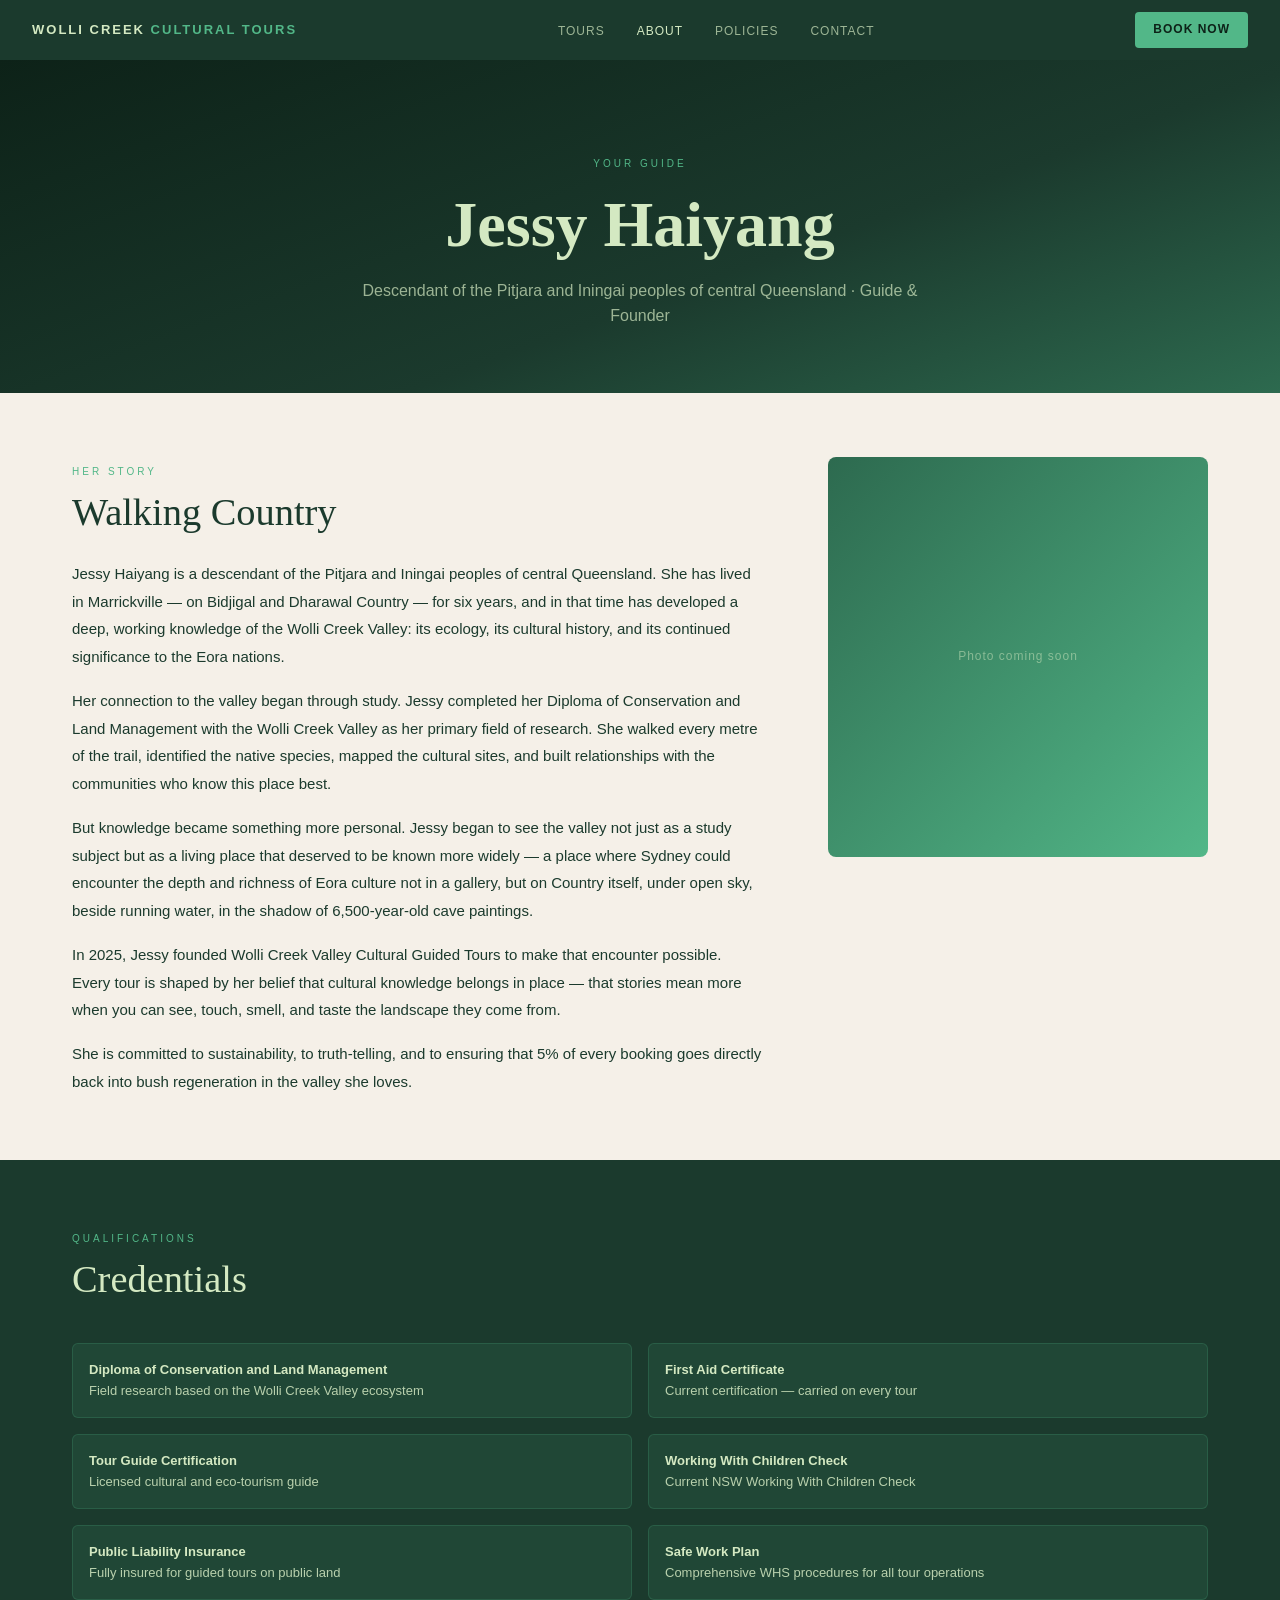
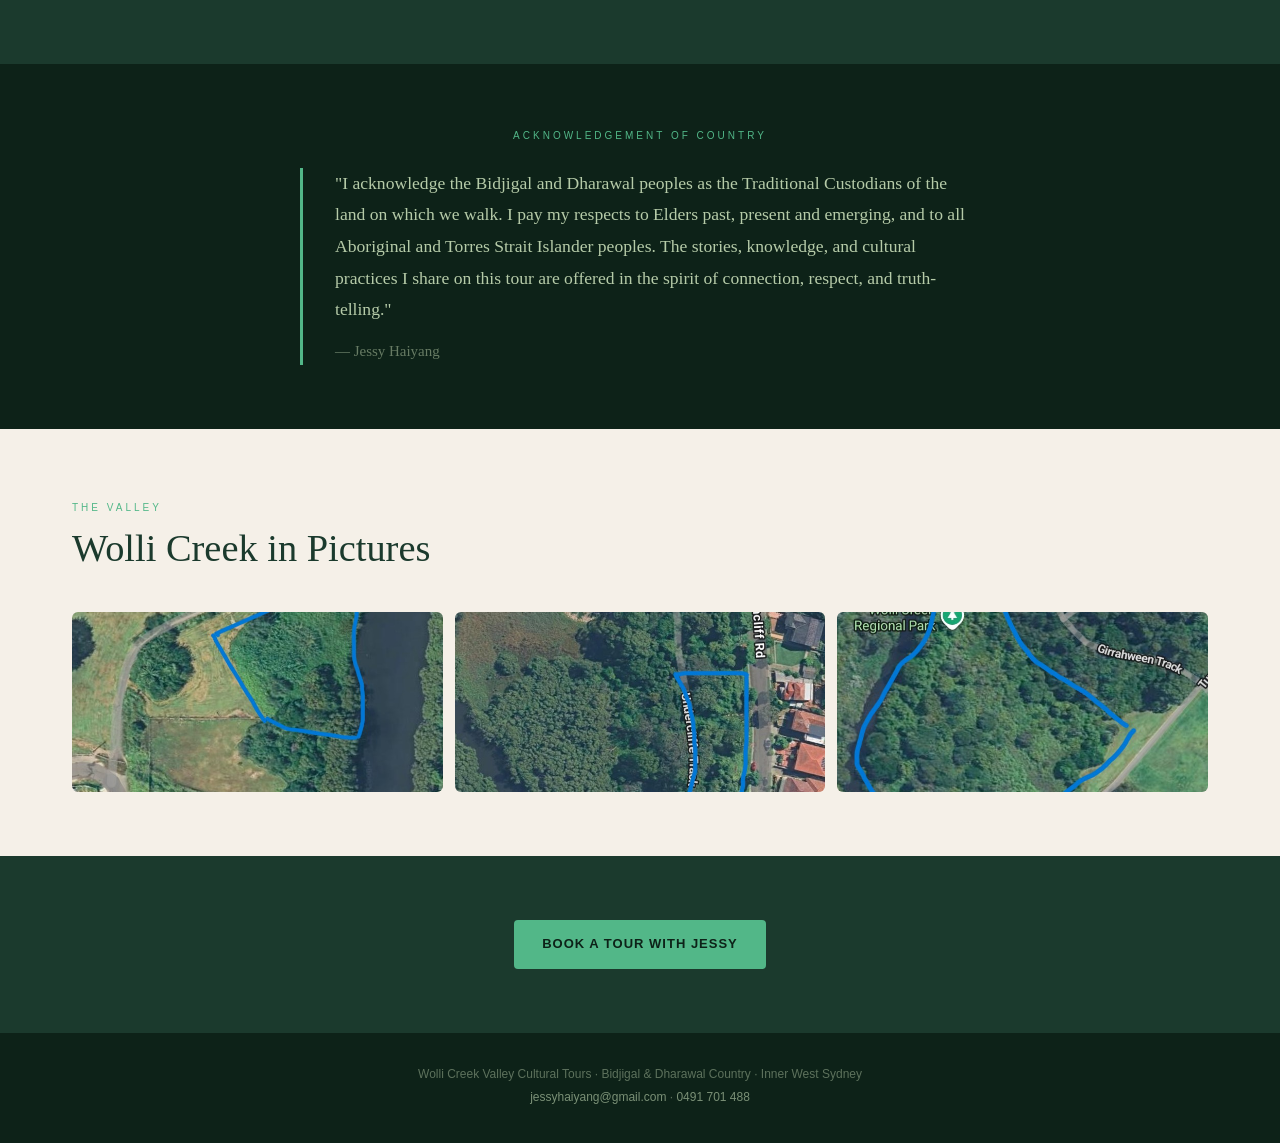
==== about.html @ a9d7eeb8 "feat: build About Jessy page with story, credentials, acknowledgement, gallery Co-Authored-By: Claud" ====
<!DOCTYPE html>
<html lang="en">
<head>
  <meta charset="UTF-8">
  <meta name="viewport" content="width=device-width, initial-scale=1.0">
  <meta name="description" content="Meet Jessy Haiyang — descendant of the Pitjara and Iningai peoples, guide, botanist, and founder of Wolli Creek Valley Cultural Tours.">
  <title>About Jessy — Wolli Creek Cultural Tours</title>
  <link rel="stylesheet" href="css/base.css">
  <link rel="stylesheet" href="css/components.css">
  <link rel="stylesheet" href="css/about.css">
</head>
<body>

  <nav class="site-nav">
    <a href="index.html" class="nav-logo">Wolli Creek <span>Cultural Tours</span></a>
    <ul class="nav-links">
      <li><a href="tours.html">Tours</a></li>
      <li><a href="about.html" class="active">About</a></li>
      <li><a href="policies.html">Policies</a></li>
      <li><a href="book.html">Contact</a></li>
    </ul>
    <a href="book.html" class="nav-cta">Book Now</a>
    <button class="nav-toggle" aria-label="Open menu" aria-expanded="false">
      <span></span><span></span><span></span>
    </button>
  </nav>

  <header class="page-hero">
    <span class="label">Your Guide</span>
    <h1><strong>Jessy Haiyang</strong></h1>
    <p>Descendant of the Pitjara and Iningai peoples of central Queensland · Guide &amp; Founder</p>
  </header>

  <!-- MAIN CONTENT -->
  <section class="about-content">
    <div class="container">
      <div class="about-layout">

        <div class="about-body">
          <span class="label">Her Story</span>
          <h2>Walking Country</h2>
          <p>Jessy Haiyang is a descendant of the Pitjara and Iningai peoples of central Queensland. She has lived in Marrickville — on Bidjigal and Dharawal Country — for six years, and in that time has developed a deep, working knowledge of the Wolli Creek Valley: its ecology, its cultural history, and its continued significance to the Eora nations.</p>
          <p>Her connection to the valley began through study. Jessy completed her Diploma of Conservation and Land Management with the Wolli Creek Valley as her primary field of research. She walked every metre of the trail, identified the native species, mapped the cultural sites, and built relationships with the communities who know this place best.</p>
          <p>But knowledge became something more personal. Jessy began to see the valley not just as a study subject but as a living place that deserved to be known more widely — a place where Sydney could encounter the depth and richness of Eora culture not in a gallery, but on Country itself, under open sky, beside running water, in the shadow of 6,500-year-old cave paintings.</p>
          <p>In 2025, Jessy founded Wolli Creek Valley Cultural Guided Tours to make that encounter possible. Every tour is shaped by her belief that cultural knowledge belongs in place — that stories mean more when you can see, touch, smell, and taste the landscape they come from.</p>
          <p>She is committed to sustainability, to truth-telling, and to ensuring that 5% of every booking goes directly back into bush regeneration in the valley she loves.</p>
        </div>

        <div class="about-sidebar">
          <div class="about-photo">
            <!-- Replace with: <img src="images/jessy-portrait.jpg" alt="Jessy Haiyang in the Wolli Creek Valley"> -->
            Photo coming soon
          </div>
        </div>

      </div>
    </div>
  </section>

  <!-- CREDENTIALS -->
  <section class="credentials">
    <div class="container">
      <span class="label">Qualifications</span>
      <h2>Credentials</h2>
      <ul class="cred-list">
        <li><strong>Diploma of Conservation and Land Management</strong>Field research based on the Wolli Creek Valley ecosystem</li>
        <li><strong>First Aid Certificate</strong>Current certification — carried on every tour</li>
        <li><strong>Tour Guide Certification</strong>Licensed cultural and eco-tourism guide</li>
        <li><strong>Working With Children Check</strong>Current NSW Working With Children Check</li>
        <li><strong>Public Liability Insurance</strong>Fully insured for guided tours on public land</li>
        <li><strong>Safe Work Plan</strong>Comprehensive WHS procedures for all tour operations</li>
      </ul>
    </div>
  </section>

  <!-- ACKNOWLEDGEMENT OF COUNTRY -->
  <section class="acknowledgement">
    <span class="label" style="color:var(--color-sage);display:block;margin-bottom:24px;">Acknowledgement of Country</span>
    <blockquote>
      "I acknowledge the Bidjigal and Dharawal peoples as the Traditional Custodians of the land on which we walk. I pay my respects to Elders past, present and emerging, and to all Aboriginal and Torres Strait Islander peoples. The stories, knowledge, and cultural practices I share on this tour are offered in the spirit of connection, respect, and truth-telling."
      <cite>— Jessy Haiyang</cite>
    </blockquote>
  </section>

  <!-- GALLERY -->
  <section class="gallery-section">
    <div class="container">
      <span class="label">The Valley</span>
      <h2>Wolli Creek in Pictures</h2>
      <div class="gallery-grid">
        <div class="gallery-img">
          <img src="images/Bush regen site 1.jpg" alt="Bush regeneration site in Wolli Creek Valley" onerror="this.style.display='none'">
        </div>
        <div class="gallery-img">
          <img src="images/Bush regen site 2.jpg" alt="Native plants being restored in the valley" onerror="this.style.display='none'">
        </div>
        <div class="gallery-img">
          <img src="images/Bush regen site 3.jpg" alt="Creek corridor with native vegetation" onerror="this.style.display='none'">
        </div>
      </div>
    </div>
  </section>

  <div style="background:var(--color-forest);padding:var(--space-lg) var(--space-md);text-align:center;">
    <a href="book.html" class="btn btn-primary">Book a Tour with Jessy</a>
  </div>

  <footer class="site-footer">
    <p>Wolli Creek Valley Cultural Tours · Bidjigal &amp; Dharawal Country · Inner West Sydney</p>
    <p><a href="mailto:jessyhaiyang@gmail.com">jessyhaiyang@gmail.com</a> · <a href="tel:0491701488">0491 701 488</a></p>
  </footer>

  <script src="js/main.js"></script>
</body>
</html>
---- css/base.css ----
/* ============================================
   BASE.CSS — Variables, reset, typography
   ============================================ */

:root {
  /* Colour palette — Bush & Water */
  --color-forest-dark:   #0D2218;
  --color-forest:        #1B3A2D;
  --color-forest-mid:    #2D6A4F;
  --color-sage:          #52B788;
  --color-sage-light:    #D4E9C2;
  --color-cream:         #f5f0e8;
  --color-ochre:         #8B6914;
  --color-wetland:       #2D6A8F;
  --color-text:          #1B3A2D;
  --color-text-muted:    #4a6b5a;
  --color-white:         #fff;

  /* Typography */
  --font-serif:  Georgia, 'Times New Roman', serif;
  --font-sans:   -apple-system, BlinkMacSystemFont, 'Segoe UI', sans-serif;

  /* Spacing */
  --space-xs:  8px;
  --space-sm:  16px;
  --space-md:  32px;
  --space-lg:  64px;
  --space-xl:  96px;

  /* Layout */
  --max-width: 1200px;
  --nav-height: 60px;
}

/* Reset */
*, *::before, *::after { box-sizing: border-box; margin: 0; padding: 0; }
html { scroll-behavior: smooth; }
body {
  font-family: var(--font-serif);
  background: var(--color-cream);
  color: var(--color-text);
  line-height: 1.6;
}
img { max-width: 100%; display: block; }
a { color: inherit; text-decoration: none; }
/* Note: underlines removed globally — restore in component CSS for body-copy links */

/* Typography scale */
h1 { font-size: clamp(2rem, 5vw, 4rem); font-weight: 400; line-height: 1.15; font-style: italic; }
h1 strong { font-style: normal; font-weight: 700; }
h2 { font-size: clamp(1.6rem, 3vw, 2.4rem); font-weight: 400; }
h3 { font-size: 1.1rem; font-weight: 600; }
p { font-family: var(--font-sans); }
.body-text { font-size: 14px; line-height: 1.75; color: var(--color-text-muted); }

/* Utility */
.label {
  font-family: var(--font-sans);
  font-size: 10px;
  letter-spacing: 3px;
  text-transform: uppercase;
  color: var(--color-sage);
}
.container { max-width: var(--max-width); margin: 0 auto; padding: 0 var(--space-md); }
.section { padding: var(--space-lg) var(--space-md); max-width: var(--max-width); margin: 0 auto; }

/* Scroll-reveal */
.reveal { opacity: 0; transform: translateY(20px); transition: opacity 0.5s ease, transform 0.5s ease; }
.reveal.revealed { opacity: 1; transform: none; }
---- css/components.css ----
/* ============================================
   COMPONENTS.CSS — Nav, footer, buttons, cards
   ============================================ */

/* ---- NAV ---- */
.site-nav {
  background: var(--color-forest);
  padding: 0 var(--space-md);
  display: flex;
  align-items: center;
  justify-content: space-between;
  height: var(--nav-height);
  position: sticky;
  top: 0;
  z-index: 100;
  transition: box-shadow 0.2s;
}
.site-nav.scrolled { box-shadow: 0 2px 16px rgba(0,0,0,0.3); }

.nav-logo {
  color: var(--color-sage-light);
  font-family: var(--font-sans);
  font-size: 13px;
  font-weight: 700;
  letter-spacing: 2px;
  text-transform: uppercase;
  text-decoration: none;
}
.nav-logo span { color: var(--color-sage); }

.nav-links {
  display: flex;
  gap: var(--space-md);
  list-style: none;
}
.nav-links a {
  color: rgba(212,233,194,0.7); /* --color-sage-light at 70% opacity */
  font-family: var(--font-sans);
  font-size: 12px;
  letter-spacing: 1px;
  text-transform: uppercase;
  transition: color 0.15s;
}
.nav-links a:hover,
.nav-links a.active { color: var(--color-sage-light); }

.nav-cta {
  background: var(--color-sage);
  color: var(--color-forest-dark);
  padding: 8px 18px;
  border-radius: 4px;
  font-family: var(--font-sans);
  font-size: 12px;
  font-weight: 700;
  letter-spacing: 1px;
  text-transform: uppercase;
  text-decoration: none;
  transition: background 0.15s;
}
.nav-cta:hover { background: var(--color-sage-light); }

/* Mobile nav toggle */
.nav-toggle {
  display: none;
  background: none;
  border: none;
  cursor: pointer;
  padding: 4px;
}
.nav-toggle span {
  display: block;
  width: 22px;
  height: 2px;
  background: var(--color-sage-light);
  margin: 5px 0;
  transition: 0.3s;
}

.nav-toggle.open span:nth-child(1) { transform: translateY(7px) rotate(45deg); }
.nav-toggle.open span:nth-child(2) { opacity: 0; }
.nav-toggle.open span:nth-child(3) { transform: translateY(-7px) rotate(-45deg); }

@media (max-width: 768px) {
  .nav-links { display: none; flex-direction: column; gap: var(--space-sm); }
  .nav-links.open { display: flex; position: absolute; top: var(--nav-height); left: 0; right: 0; background: var(--color-forest); padding: var(--space-sm) var(--space-md); }
  .nav-toggle { display: block; }
  .nav-cta { display: none; }
}

/* ---- FOOTER ---- */
.site-footer {
  background: var(--color-forest-dark);
  padding: var(--space-md) var(--space-md);
  text-align: center;
}
.site-footer p {
  color: rgba(212,233,194,0.4); /* --color-sage-light at 40% opacity */
  font-size: 12px;
  margin-bottom: 4px;
}
.site-footer a { color: rgba(212,233,194,0.55); /* --color-sage-light at 55% opacity */ }
.site-footer a:hover { color: var(--color-sage-light); text-decoration: underline; }

/* ---- BUTTONS ---- */
.btn {
  display: inline-block;
  padding: 14px 28px;
  border-radius: 4px;
  font-family: var(--font-sans);
  font-size: 13px;
  font-weight: 700;
  letter-spacing: 1px;
  text-transform: uppercase;
  cursor: pointer;
  border: none;
  text-decoration: none;
  transition: background 0.15s, color 0.15s;
}
.btn-primary {
  background: var(--color-sage);
  color: var(--color-forest-dark);
}
.btn-primary:hover { background: var(--color-sage-light); }

.btn-ghost {
  background: transparent;
  color: var(--color-sage-light);
  border: 1px solid rgba(212,233,194,0.4);
}
.btn-ghost:hover { border-color: var(--color-sage-light); color: #fff; }

.btn-ghost-dark {
  background: transparent;
  color: var(--color-forest-dark);
  border: 1px solid rgba(13,34,24,0.3); /* --color-forest-dark at 30% opacity */
}
.btn-ghost-dark:hover { border-color: var(--color-forest-dark); }

/* ---- HIGHLIGHT CARD ---- */
.card {
  background: var(--color-white);
  border-radius: 8px;
  overflow: hidden;
  box-shadow: 0 2px 12px rgba(27,58,45,0.08); /* --color-forest at 8% opacity */
  transition: transform 0.2s;
}
.card:hover { transform: translateY(-4px); }

.card-img {
  height: 160px;
  display: flex;
  align-items: flex-end;
  padding: var(--space-sm);
}
.card-tag {
  background: rgba(13,34,24,0.75); /* --color-forest-dark at 75% opacity */
  color: var(--color-sage-light);
  backdrop-filter: blur(4px);
  font-family: var(--font-sans);
  font-size: 9px;
  letter-spacing: 2px;
  text-transform: uppercase;
  padding: 4px 10px;
  border-radius: 3px;
}
.card-accent { height: 3px; border-radius: 0; }
.card-body { padding: var(--space-sm); }
.card-body h4 { font-size: 1rem; color: var(--color-text); margin-bottom: 6px; font-family: var(--font-serif); }
.card-body p { font-size: 12px; line-height: 1.6; }
.card-meta { font-family: var(--font-sans); font-size: 10px; color: var(--color-sage); font-weight: 600; letter-spacing: 1px; margin-top: 10px; }

/* ---- DIVIDER ---- */
.divider { height: 1px; background: rgba(82,183,136,0.15); margin: 0 var(--space-md); }

/* ---- PAGE HERO (inner pages) ---- */
.page-hero {
  background: linear-gradient(160deg, var(--color-forest-dark) 0%, var(--color-forest) 60%, var(--color-forest-mid) 100%);
  padding: var(--space-xl) var(--space-md) var(--space-lg);
  text-align: center;
}
.page-hero .label { margin-bottom: var(--space-sm); display: block; }
.page-hero h1 { color: var(--color-sage-light); margin-bottom: var(--space-sm); }
.page-hero p { color: rgba(212,233,194,0.7); max-width: 560px; margin: 0 auto; }
---- css/about.css ----
/* ============================================
   ABOUT.CSS — About Jessy page
   ============================================ */

.about-content { padding: var(--space-lg) 0; background: var(--color-cream); }

.about-layout {
  display: grid;
  grid-template-columns: 1fr 380px;
  gap: var(--space-lg);
  align-items: start;
}
@media (max-width: 900px) {
  .about-layout { grid-template-columns: 1fr; }
  .about-sidebar { order: -1; }
}

.about-body h2 { margin-bottom: var(--space-sm); }
.about-body p { margin-bottom: var(--space-sm); font-size: 15px; line-height: 1.85; }
.about-body p:last-child { margin-bottom: 0; }

.about-photo {
  border-radius: 8px;
  overflow: hidden;
  background: linear-gradient(135deg, var(--color-forest-mid), var(--color-sage));
  height: 400px;
  display: flex;
  align-items: center;
  justify-content: center;
  color: rgba(212,233,194,0.5);
  font-family: var(--font-sans);
  font-size: 12px;
  letter-spacing: 1px;
  position: sticky;
  top: calc(var(--nav-height) + 20px);
}
.about-photo img { width: 100%; height: 100%; object-fit: cover; }

/* Credentials */
.credentials {
  background: var(--color-forest);
  padding: var(--space-lg) 0;
}
.credentials h2 { color: var(--color-sage-light); margin-bottom: var(--space-md); }
.cred-list {
  list-style: none;
  display: grid;
  grid-template-columns: repeat(2, 1fr);
  gap: var(--space-sm);
}
@media (max-width: 600px) { .cred-list { grid-template-columns: 1fr; } }
.cred-list li {
  background: rgba(82,183,136,0.1);
  border: 1px solid rgba(82,183,136,0.2);
  border-radius: 6px;
  padding: 16px;
  font-family: var(--font-sans);
  font-size: 13px;
  color: rgba(212,233,194,0.85);
  line-height: 1.5;
}
.cred-list li strong { display: block; color: var(--color-sage-light); margin-bottom: 2px; }

/* Acknowledgement */
.acknowledgement {
  background: var(--color-forest-dark);
  padding: var(--space-lg) var(--space-md);
  text-align: center;
}
.acknowledgement blockquote {
  max-width: 680px;
  margin: 0 auto;
  font-size: 1.1rem;
  line-height: 1.8;
  color: rgba(212,233,194,0.85);
  border-left: 3px solid var(--color-sage);
  padding-left: var(--space-md);
  text-align: left;
}
.acknowledgement cite { display: block; margin-top: 12px; font-style: normal; font-size: 0.85em; color: rgba(212,233,194,0.45); }

/* Gallery */
.gallery-section { background: var(--color-cream); padding: var(--space-lg) 0; }
.gallery-grid {
  display: grid;
  grid-template-columns: repeat(3, 1fr);
  gap: 12px;
  margin-top: var(--space-md);
}
@media (max-width: 600px) { .gallery-grid { grid-template-columns: 1fr 1fr; } }
.gallery-img {
  border-radius: 6px;
  overflow: hidden;
  height: 180px;
  background: linear-gradient(135deg, var(--color-forest), var(--color-forest-mid));
}
.gallery-img img { width: 100%; height: 100%; object-fit: cover; }
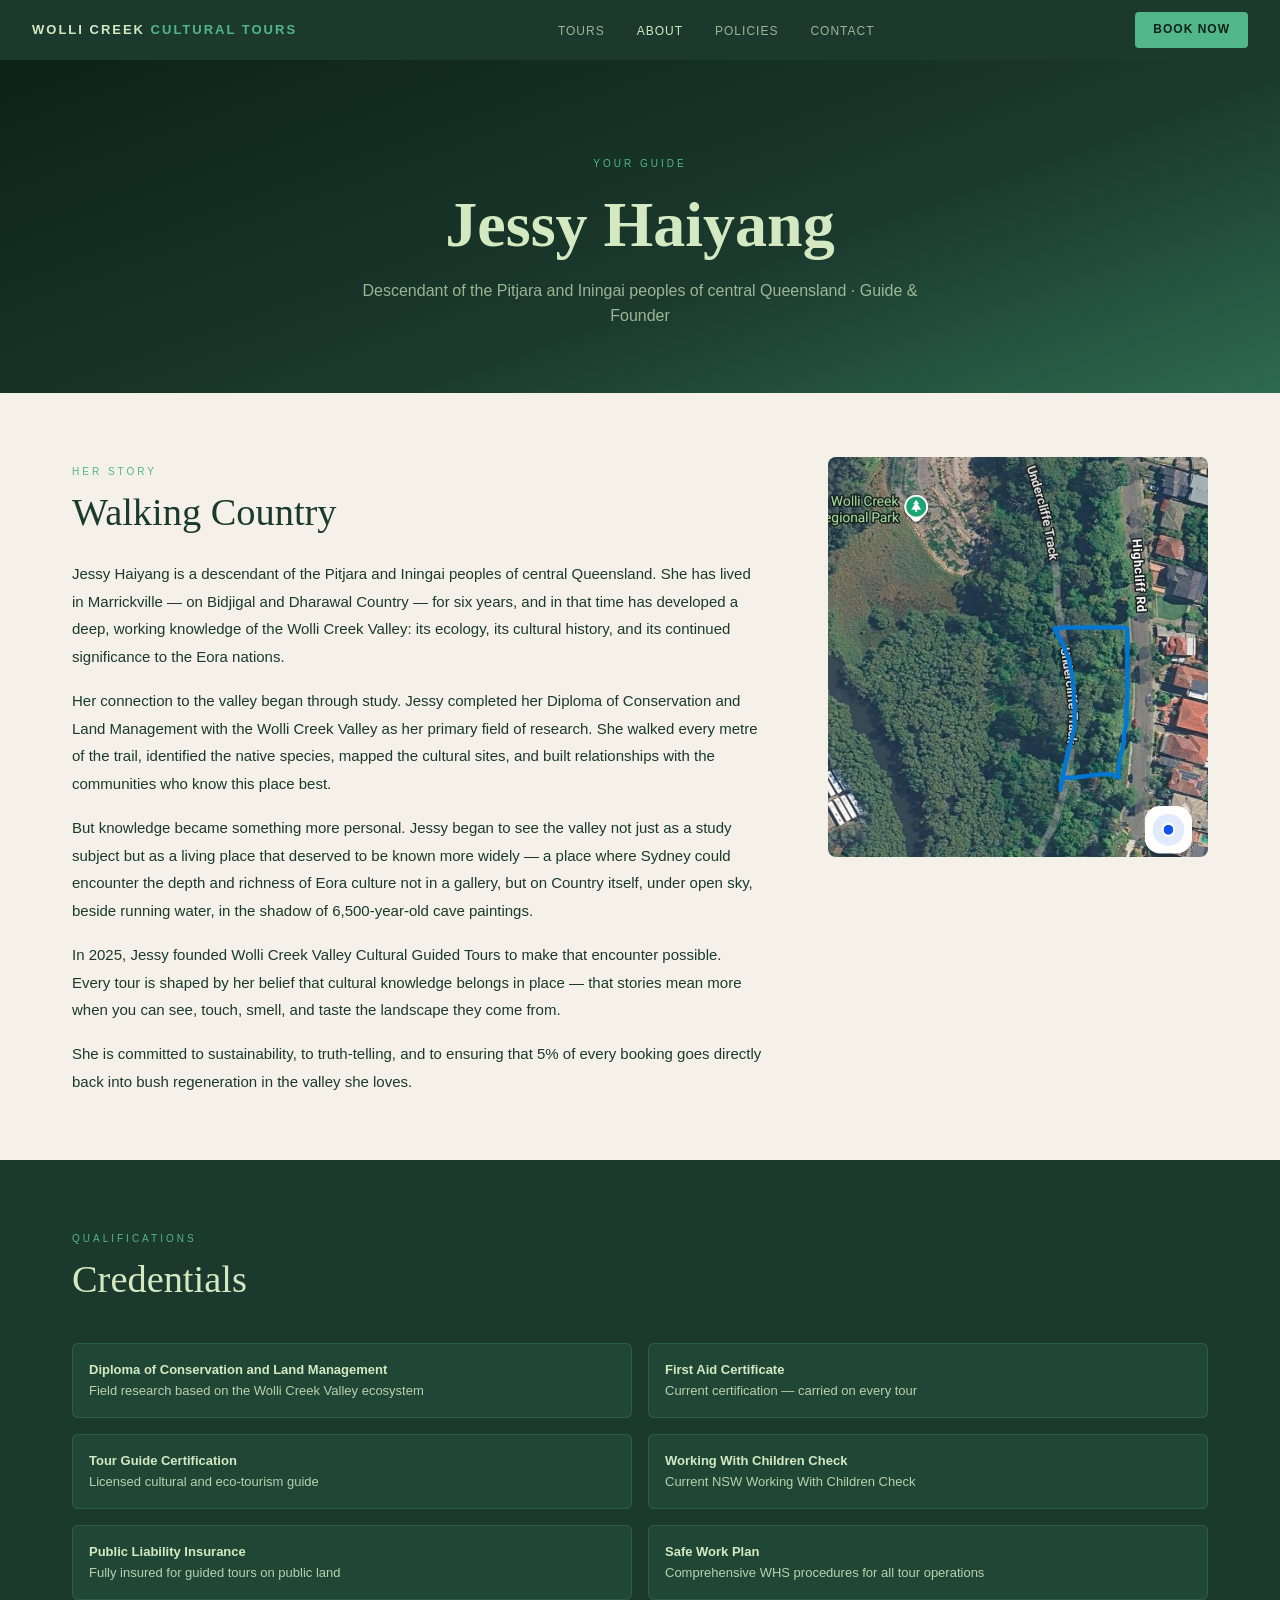
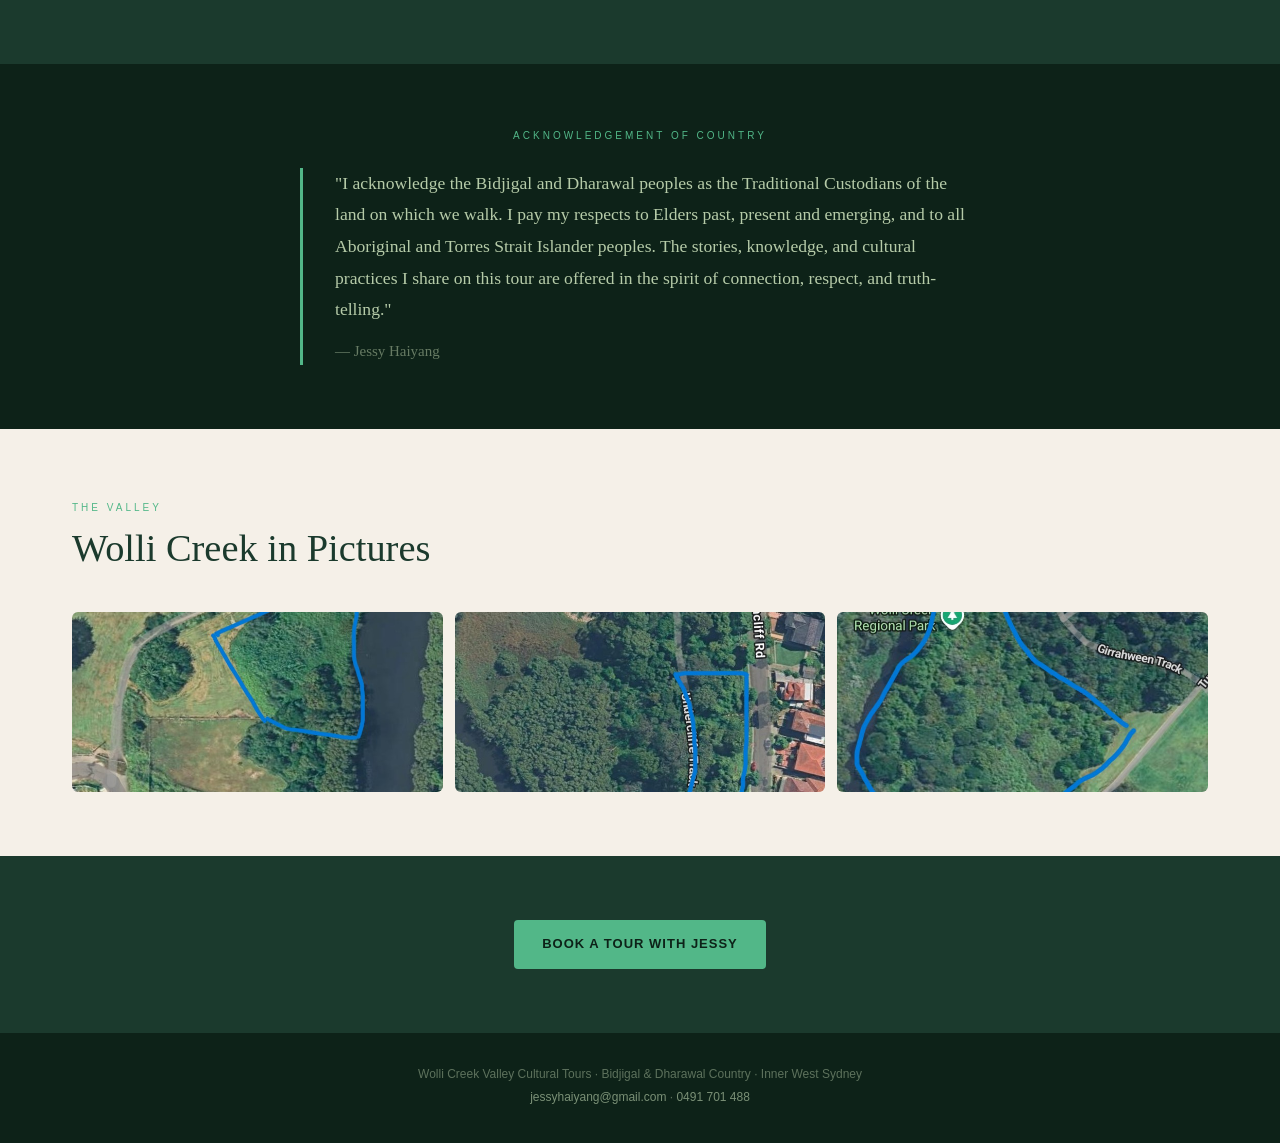
==== commit 37f7a710: "feat: use aerial valley images in card backgrounds, about sections, and gallery" ====
--- a/about.html
+++ b/about.html
@@ -10,6 +10,8 @@
   <link rel="stylesheet" href="css/about.css">
 </head>
 <body>
+
+  <a class="skip-link" href="#main-content">Skip to main content</a>
 
   <nav class="site-nav">
     <a href="index.html" class="nav-logo">Wolli Creek <span>Cultural Tours</span></a>
@@ -24,6 +26,8 @@
       <span></span><span></span><span></span>
     </button>
   </nav>
+
+  <main id="main-content">
 
   <header class="page-hero">
     <span class="label">Your Guide</span>
@@ -48,8 +52,8 @@
 
         <div class="about-sidebar">
           <div class="about-photo">
+            <img src="images/Bush regen site 2.jpg" alt="Wolli Creek Valley — the bush corridor where tours take place">
             <!-- Replace with: <img src="images/jessy-portrait.jpg" alt="Jessy Haiyang in the Wolli Creek Valley"> -->
-            Photo coming soon
           </div>
         </div>
 
@@ -105,6 +109,8 @@
     <a href="book.html" class="btn btn-primary">Book a Tour with Jessy</a>
   </div>
 
+  </main>
+
   <footer class="site-footer">
     <p>Wolli Creek Valley Cultural Tours · Bidjigal &amp; Dharawal Country · Inner West Sydney</p>
     <p><a href="mailto:jessyhaiyang@gmail.com">jessyhaiyang@gmail.com</a> · <a href="tel:0491701488">0491 701 488</a></p>
--- a/css/base.css
+++ b/css/base.css
@@ -7,6 +7,7 @@
   --color-forest-dark:   #0D2218;
   --color-forest:        #1B3A2D;
   --color-forest-mid:    #2D6A4F;
+  --color-forest-light:  #3a7a5f;
   --color-sage:          #52B788;
   --color-sage-light:    #D4E9C2;
   --color-cream:         #f5f0e8;
@@ -68,3 +69,28 @@
 .reveal { opacity: 0; transform: translateY(20px); transition: opacity 0.5s ease, transform 0.5s ease; }
 .reveal.revealed { opacity: 1; transform: none; }
 
+/* Skip navigation link */
+.skip-link {
+  position: absolute;
+  top: -48px;
+  left: 0;
+  background: var(--color-sage);
+  color: var(--color-forest-dark);
+  padding: 8px 16px;
+  font-family: var(--font-sans);
+  font-size: 13px;
+  font-weight: 700;
+  text-transform: uppercase;
+  letter-spacing: 1px;
+  z-index: 999;
+  transition: top 0.2s;
+  text-decoration: none;
+}
+.skip-link:focus { top: 0; }
+
+/* Respect reduced motion preference */
+@media (prefers-reduced-motion: reduce) {
+  html { scroll-behavior: auto; }
+  .reveal { transition: none; }
+}
+
--- a/css/components.css
+++ b/css/components.css
@@ -127,7 +127,7 @@
   color: var(--color-sage-light);
   border: 1px solid rgba(212,233,194,0.4);
 }
-.btn-ghost:hover { border-color: var(--color-sage-light); color: #fff; }
+.btn-ghost:hover { border-color: var(--color-sage-light); color: var(--color-white); }
 
 .btn-ghost-dark {
   background: transparent;
@@ -135,6 +135,19 @@
   border: 1px solid rgba(13,34,24,0.3); /* --color-forest-dark at 30% opacity */
 }
 .btn-ghost-dark:hover { border-color: var(--color-forest-dark); }
+
+/* Focus-visible for keyboard accessibility */
+.btn:focus-visible,
+.nav-cta:focus-visible,
+.nav-toggle:focus-visible {
+  outline: 2px solid var(--color-sage);
+  outline-offset: 3px;
+}
+.nav-links a:focus-visible {
+  outline: 2px solid var(--color-sage);
+  outline-offset: 2px;
+  border-radius: 2px;
+}
 
 /* ---- HIGHLIGHT CARD ---- */
 .card {
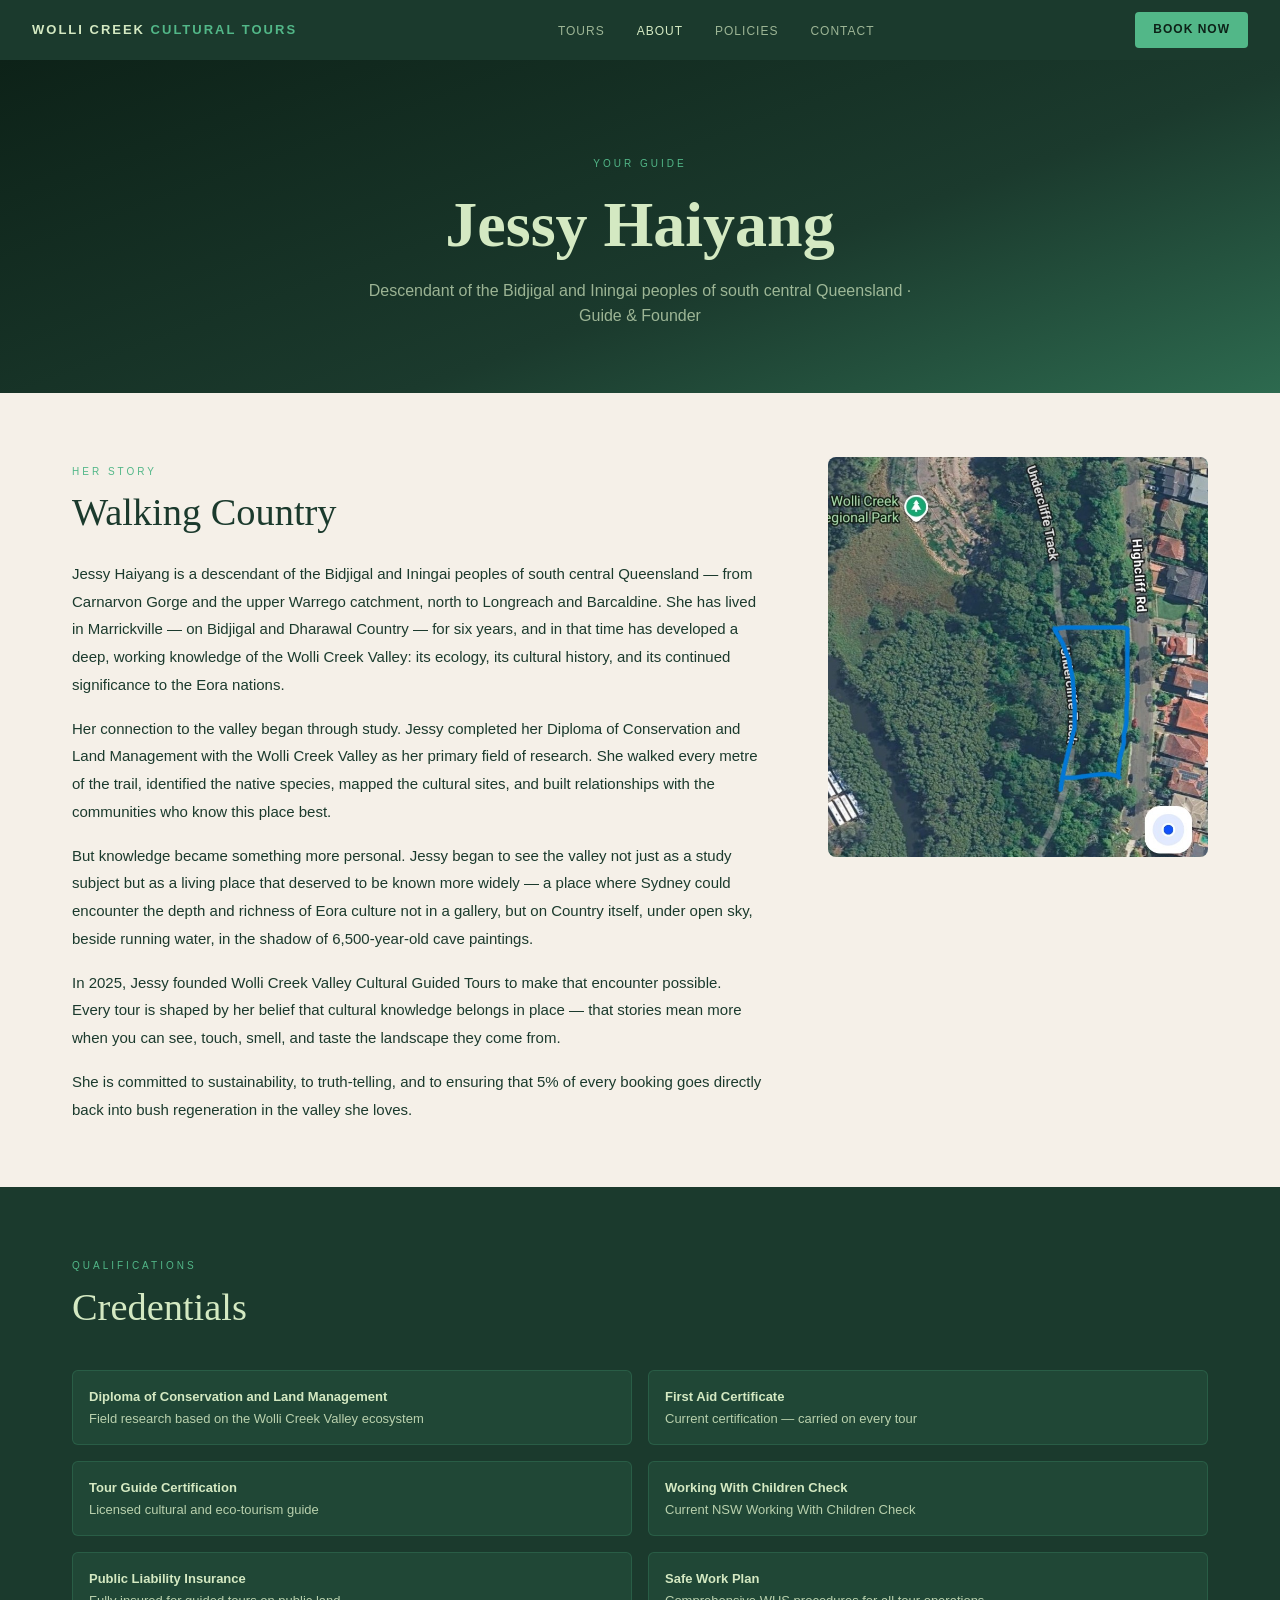
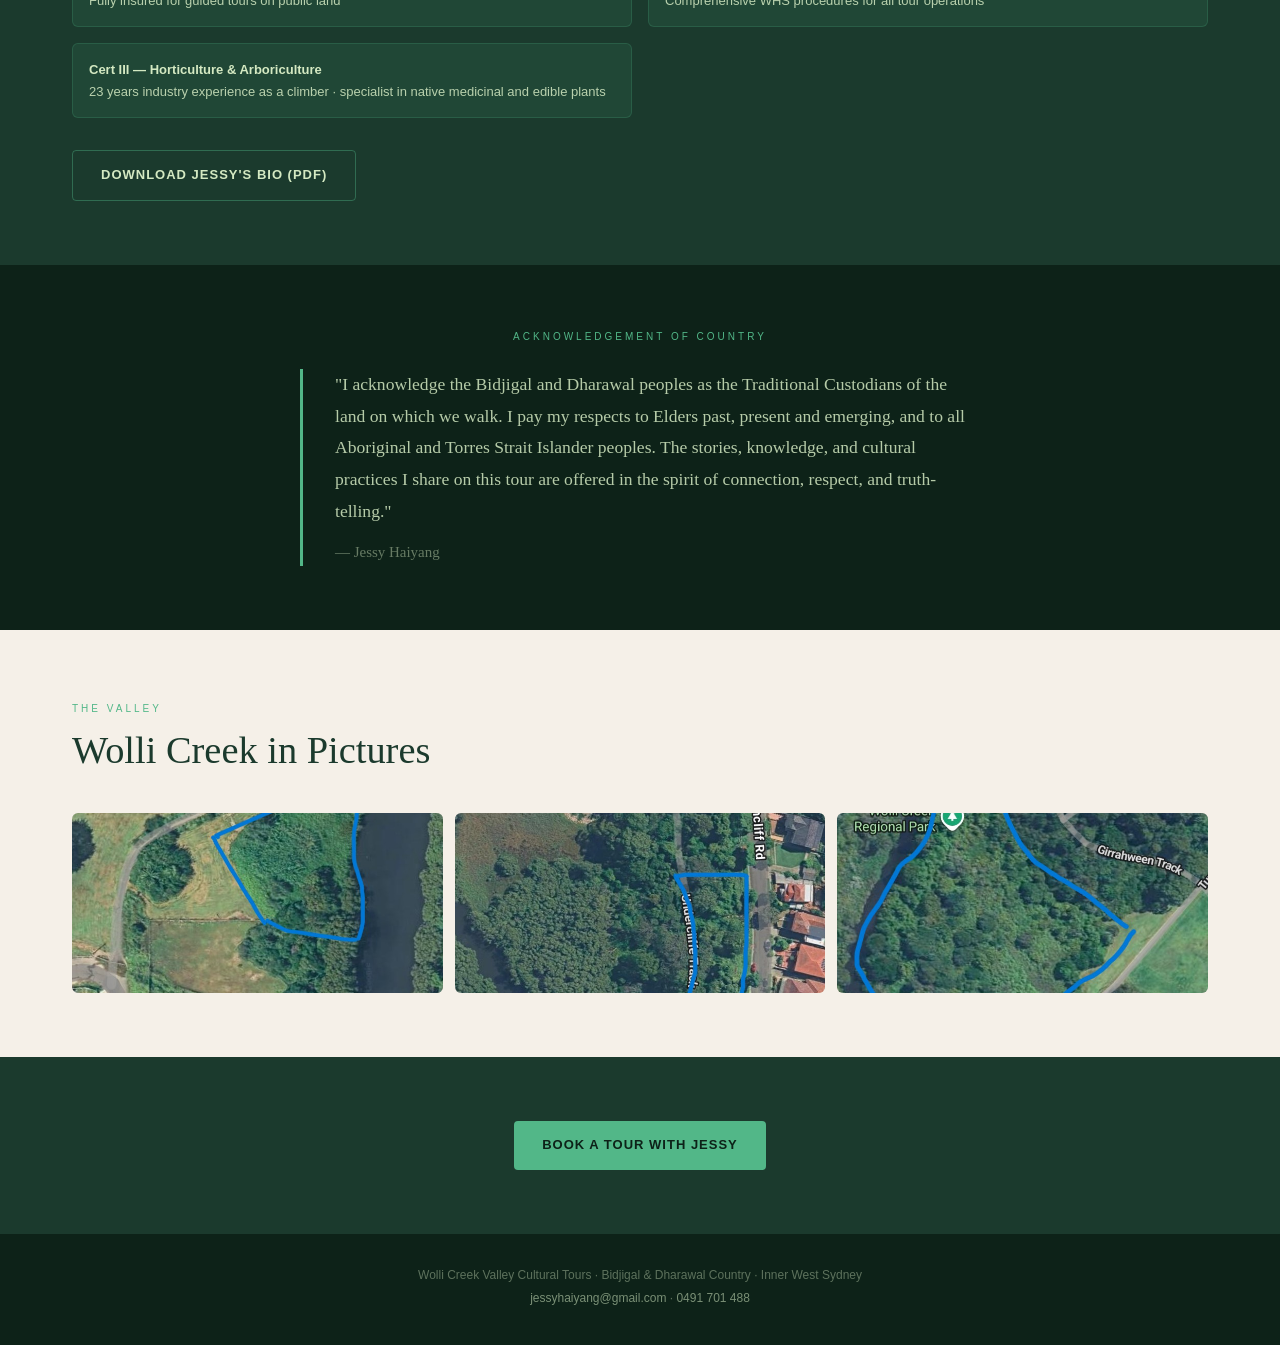
==== commit 2cdc4e9c: "fix: correct ancestry to Bidjigal and Iningai; add Cert III credential and bio PDF download" ====
--- a/about.html
+++ b/about.html
@@ -32,7 +32,7 @@
   <header class="page-hero">
     <span class="label">Your Guide</span>
     <h1><strong>Jessy Haiyang</strong></h1>
-    <p>Descendant of the Pitjara and Iningai peoples of central Queensland · Guide &amp; Founder</p>
+    <p>Descendant of the Bidjigal and Iningai peoples of south central Queensland · Guide &amp; Founder</p>
   </header>
 
   <!-- MAIN CONTENT -->
@@ -43,7 +43,7 @@
         <div class="about-body">
           <span class="label">Her Story</span>
           <h2>Walking Country</h2>
-          <p>Jessy Haiyang is a descendant of the Pitjara and Iningai peoples of central Queensland. She has lived in Marrickville — on Bidjigal and Dharawal Country — for six years, and in that time has developed a deep, working knowledge of the Wolli Creek Valley: its ecology, its cultural history, and its continued significance to the Eora nations.</p>
+          <p>Jessy Haiyang is a descendant of the Bidjigal and Iningai peoples of south central Queensland — from Carnarvon Gorge and the upper Warrego catchment, north to Longreach and Barcaldine. She has lived in Marrickville — on Bidjigal and Dharawal Country — for six years, and in that time has developed a deep, working knowledge of the Wolli Creek Valley: its ecology, its cultural history, and its continued significance to the Eora nations.</p>
           <p>Her connection to the valley began through study. Jessy completed her Diploma of Conservation and Land Management with the Wolli Creek Valley as her primary field of research. She walked every metre of the trail, identified the native species, mapped the cultural sites, and built relationships with the communities who know this place best.</p>
           <p>But knowledge became something more personal. Jessy began to see the valley not just as a study subject but as a living place that deserved to be known more widely — a place where Sydney could encounter the depth and richness of Eora culture not in a gallery, but on Country itself, under open sky, beside running water, in the shadow of 6,500-year-old cave paintings.</p>
           <p>In 2025, Jessy founded Wolli Creek Valley Cultural Guided Tours to make that encounter possible. Every tour is shaped by her belief that cultural knowledge belongs in place — that stories mean more when you can see, touch, smell, and taste the landscape they come from.</p>
@@ -73,7 +73,11 @@
         <li><strong>Working With Children Check</strong>Current NSW Working With Children Check</li>
         <li><strong>Public Liability Insurance</strong>Fully insured for guided tours on public land</li>
         <li><strong>Safe Work Plan</strong>Comprehensive WHS procedures for all tour operations</li>
+        <li><strong>Cert III — Horticulture &amp; Arboriculture</strong>23 years industry experience as a climber · specialist in native medicinal and edible plants</li>
       </ul>
+      <div style="margin-top:var(--space-md);">
+        <a href="images/jessy-haiyang-bio.pdf" target="_blank" rel="noopener" class="btn btn-ghost" style="border-color:rgba(82,183,136,0.4);color:var(--color-sage-light);">Download Jessy's Bio (PDF)</a>
+      </div>
     </div>
   </section>
 
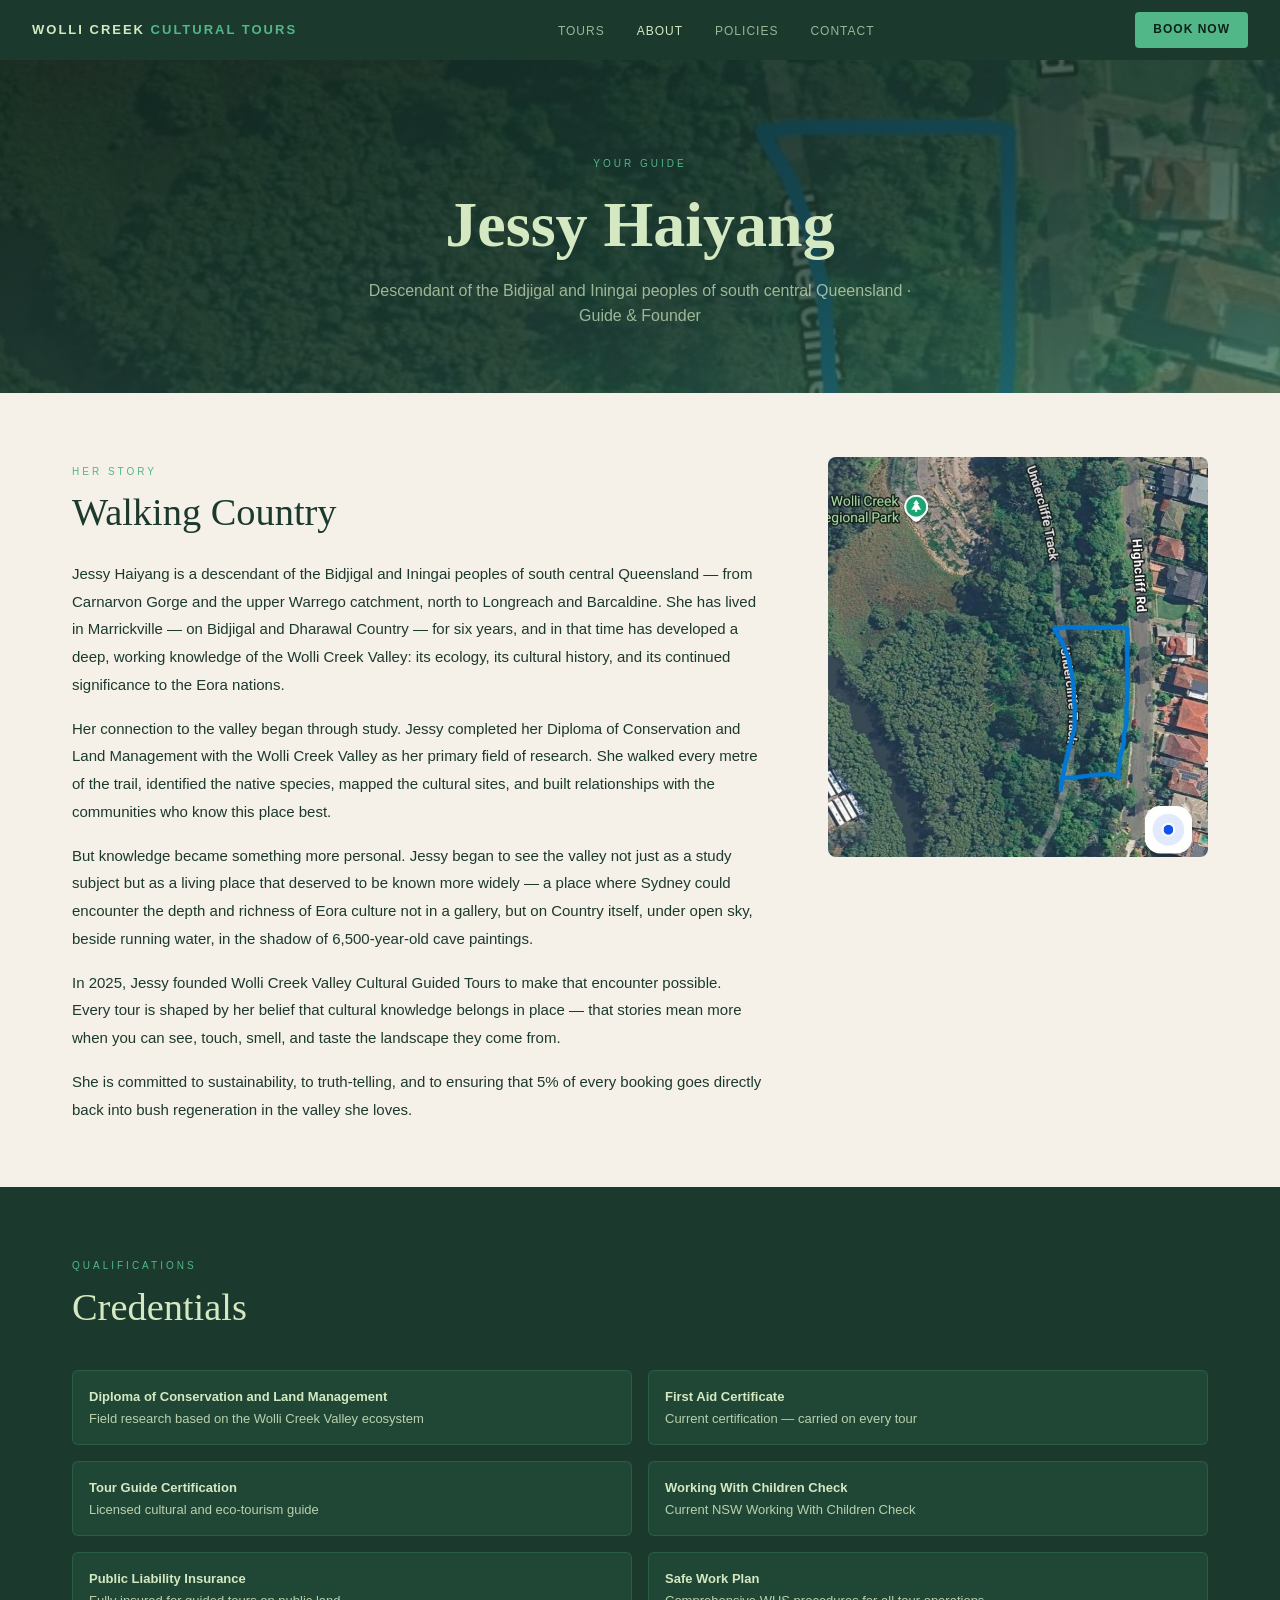
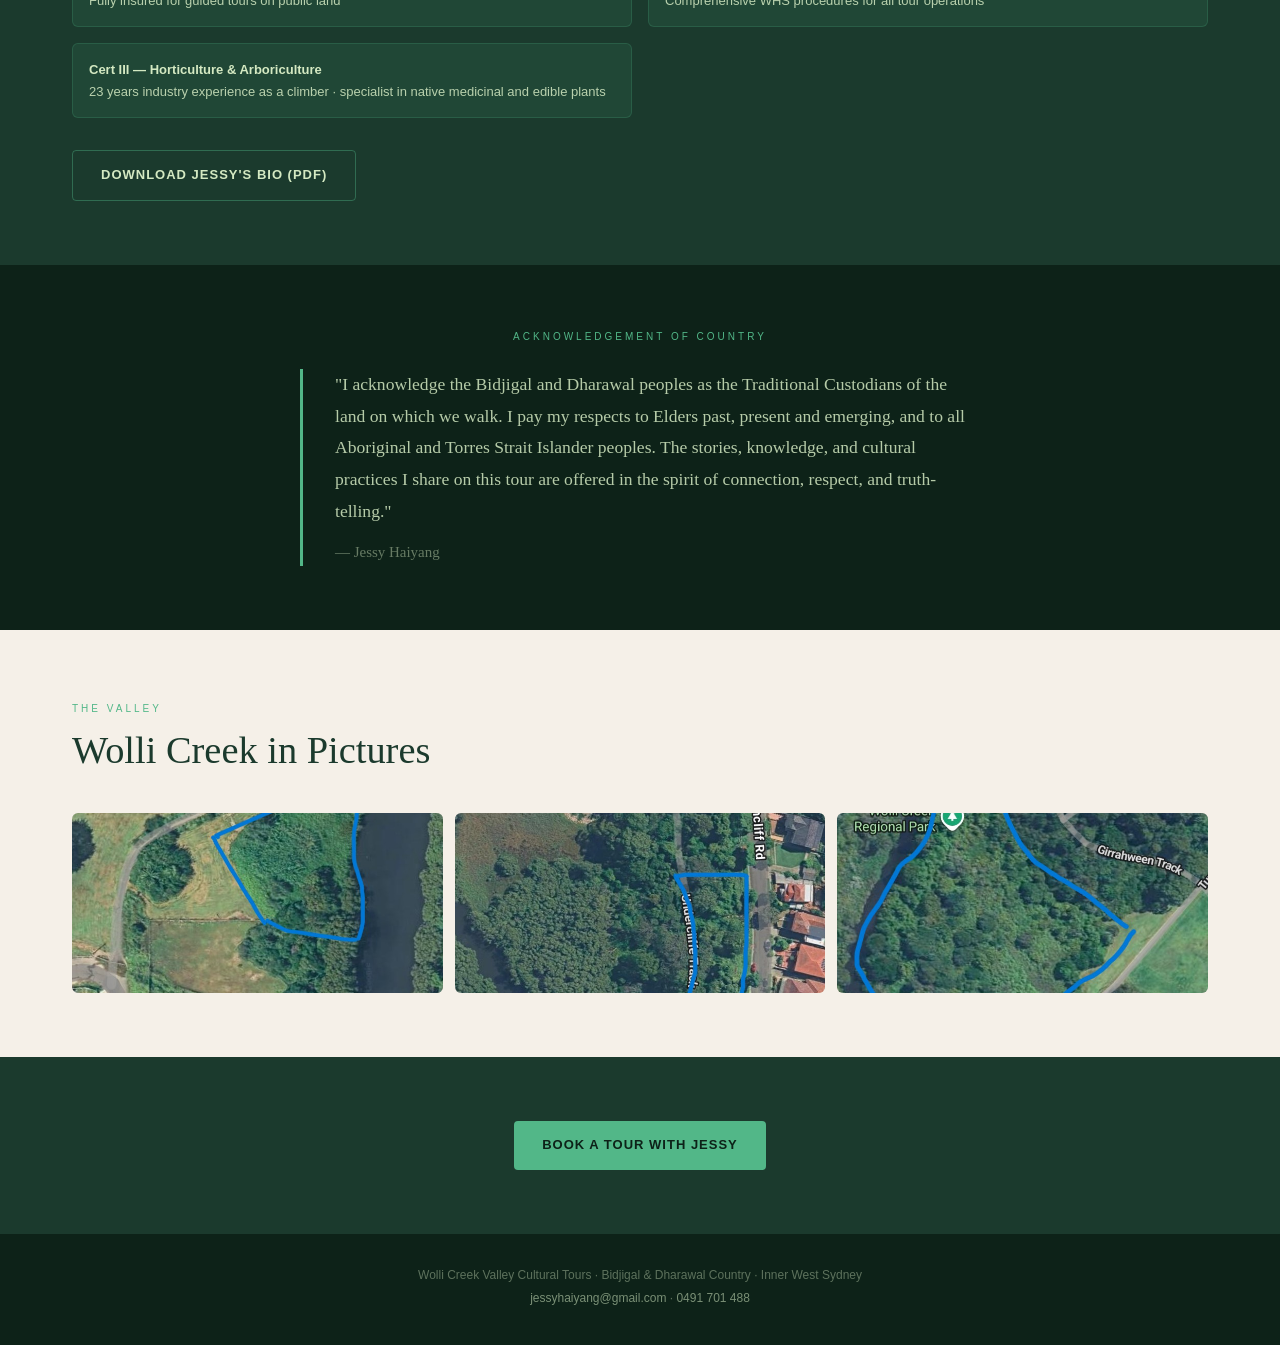
==== commit d2c82d75: "fix: rename all image files to safe hyphenated names, update all references" ====
--- a/about.html
+++ b/about.html
@@ -52,7 +52,7 @@
 
         <div class="about-sidebar">
           <div class="about-photo">
-            <img src="images/Bush regen site 2.jpg" alt="Wolli Creek Valley — the bush corridor where tours take place">
+            <img src="images/bush-regen-2.jpg" alt="Wolli Creek Valley — the bush corridor where tours take place">
             <!-- Replace with: <img src="images/jessy-portrait.jpg" alt="Jessy Haiyang in the Wolli Creek Valley"> -->
           </div>
         </div>
@@ -97,13 +97,13 @@
       <h2>Wolli Creek in Pictures</h2>
       <div class="gallery-grid">
         <div class="gallery-img">
-          <img src="images/Bush regen site 1.jpg" alt="Bush regeneration site in Wolli Creek Valley" onerror="this.style.display='none'">
+          <img src="images/bush-regen-1.jpg" alt="Bush regeneration site in Wolli Creek Valley" onerror="this.style.display='none'">
         </div>
         <div class="gallery-img">
-          <img src="images/Bush regen site 2.jpg" alt="Native plants being restored in the valley" onerror="this.style.display='none'">
+          <img src="images/bush-regen-2.jpg" alt="Native plants being restored in the valley" onerror="this.style.display='none'">
         </div>
         <div class="gallery-img">
-          <img src="images/Bush regen site 3.jpg" alt="Creek corridor with native vegetation" onerror="this.style.display='none'">
+          <img src="images/bush-regen-3.jpg" alt="Creek corridor with native vegetation" onerror="this.style.display='none'">
         </div>
       </div>
     </div>
--- a/css/components.css
+++ b/css/components.css
@@ -187,7 +187,9 @@
 
 /* ---- PAGE HERO (inner pages) ---- */
 .page-hero {
-  background: linear-gradient(160deg, var(--color-forest-dark) 0%, var(--color-forest) 60%, var(--color-forest-mid) 100%);
+  background:
+    linear-gradient(160deg, rgba(13,34,24,0.85) 0%, rgba(27,58,45,0.78) 60%, rgba(45,106,79,0.72) 100%),
+    url('../images/bush-regen-2.jpg') center/cover no-repeat;
   padding: var(--space-xl) var(--space-md) var(--space-lg);
   text-align: center;
 }
